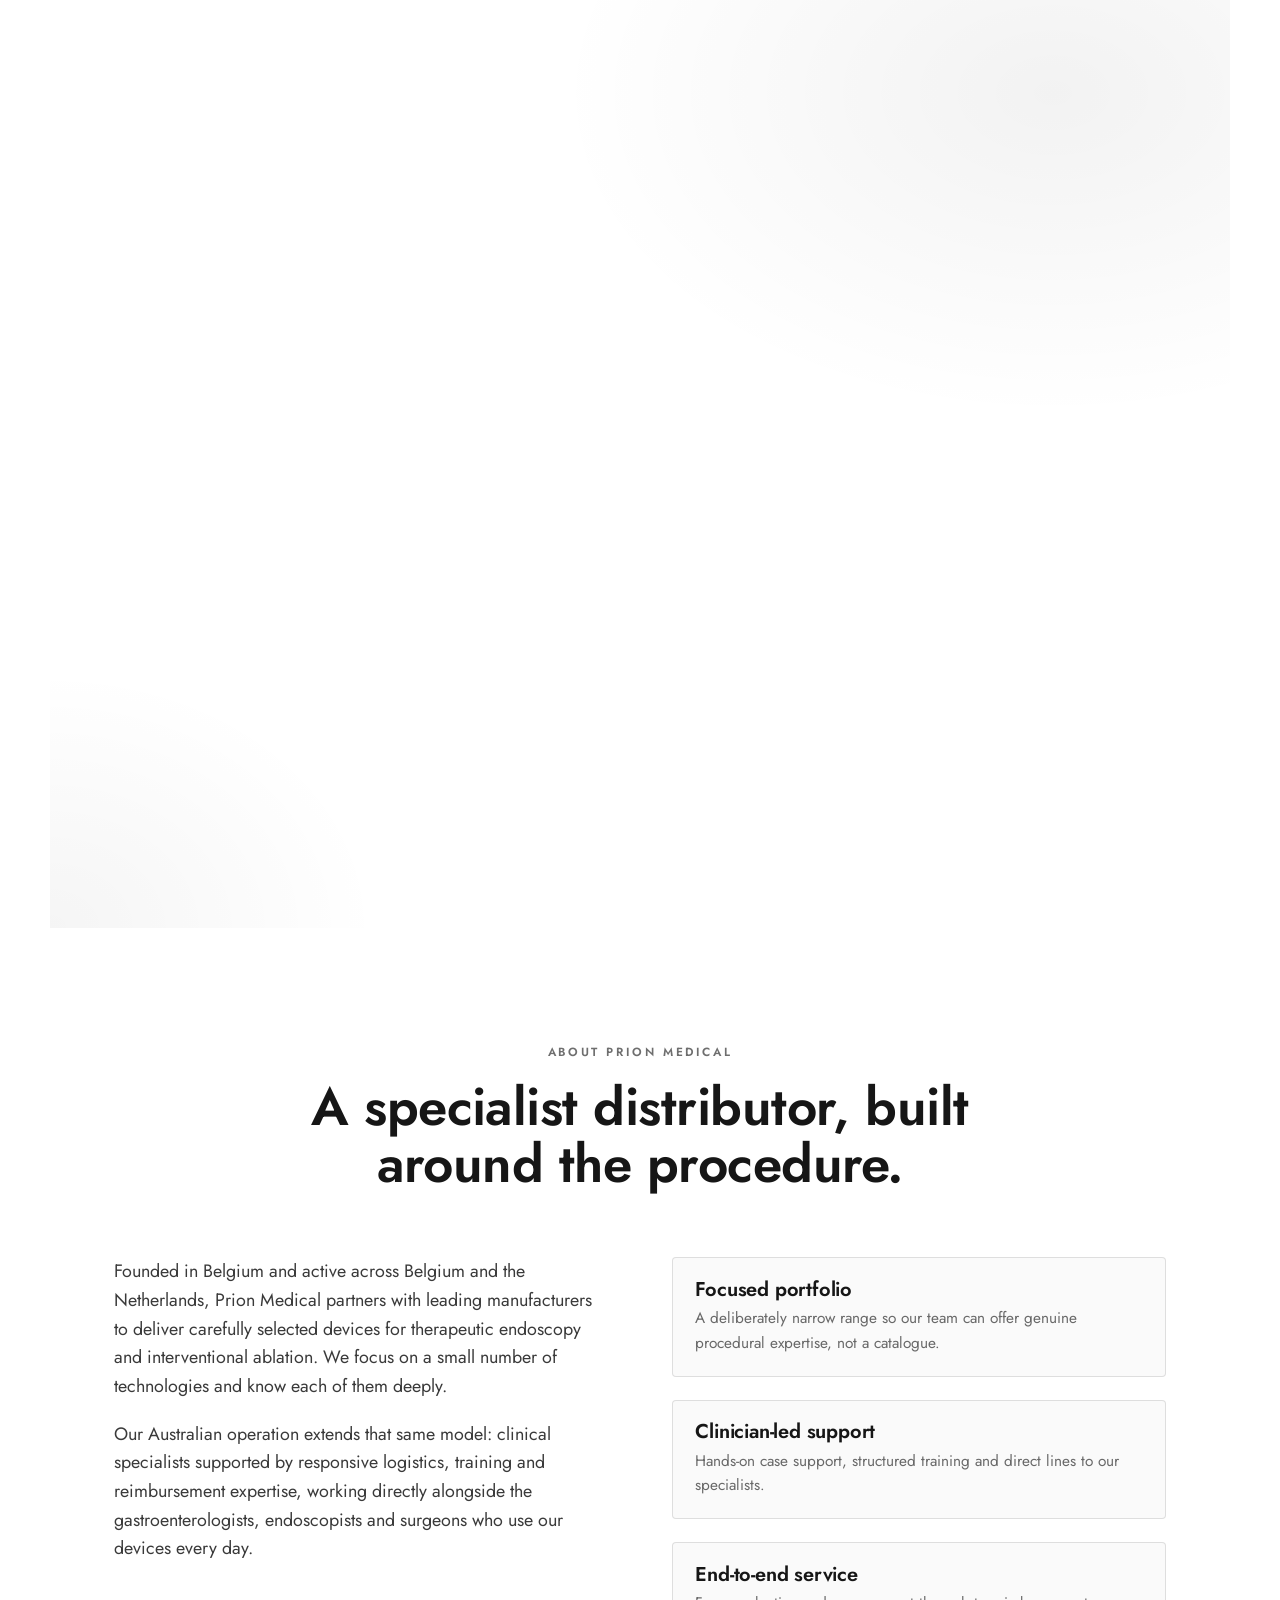
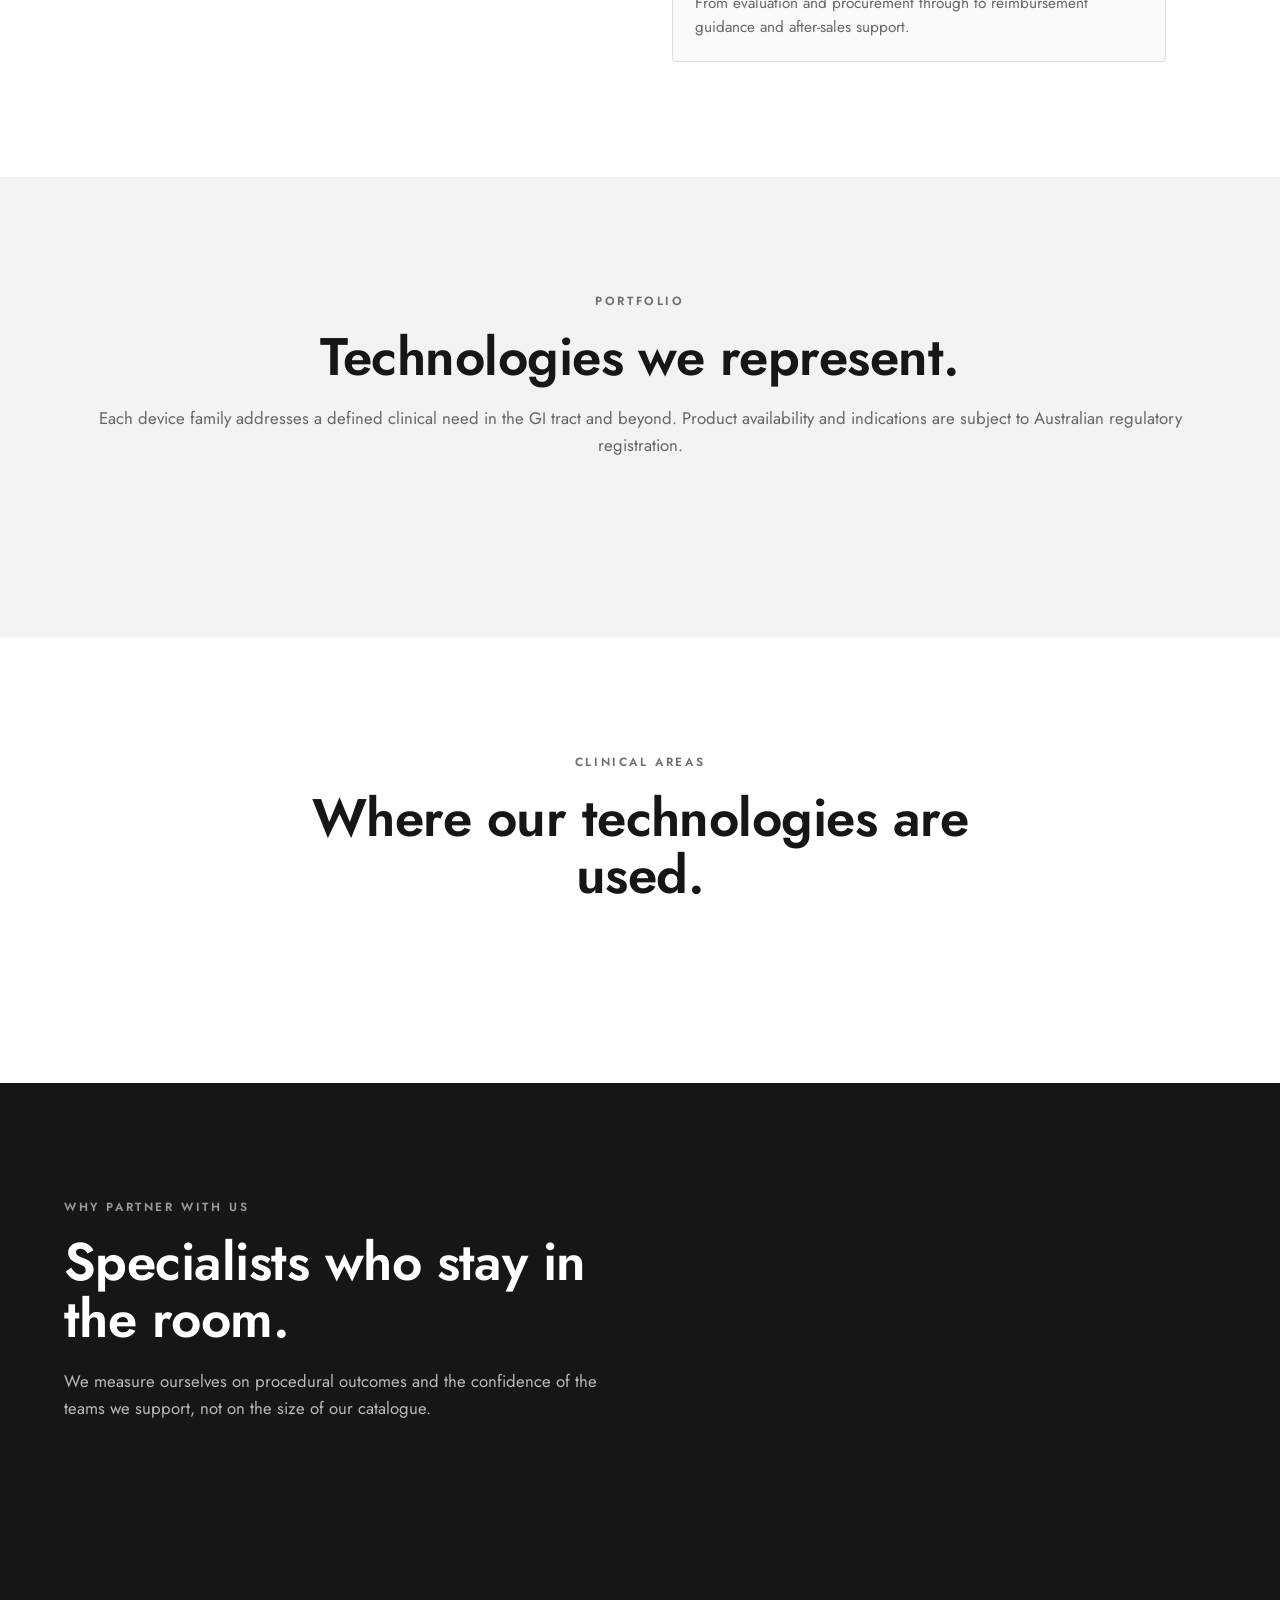
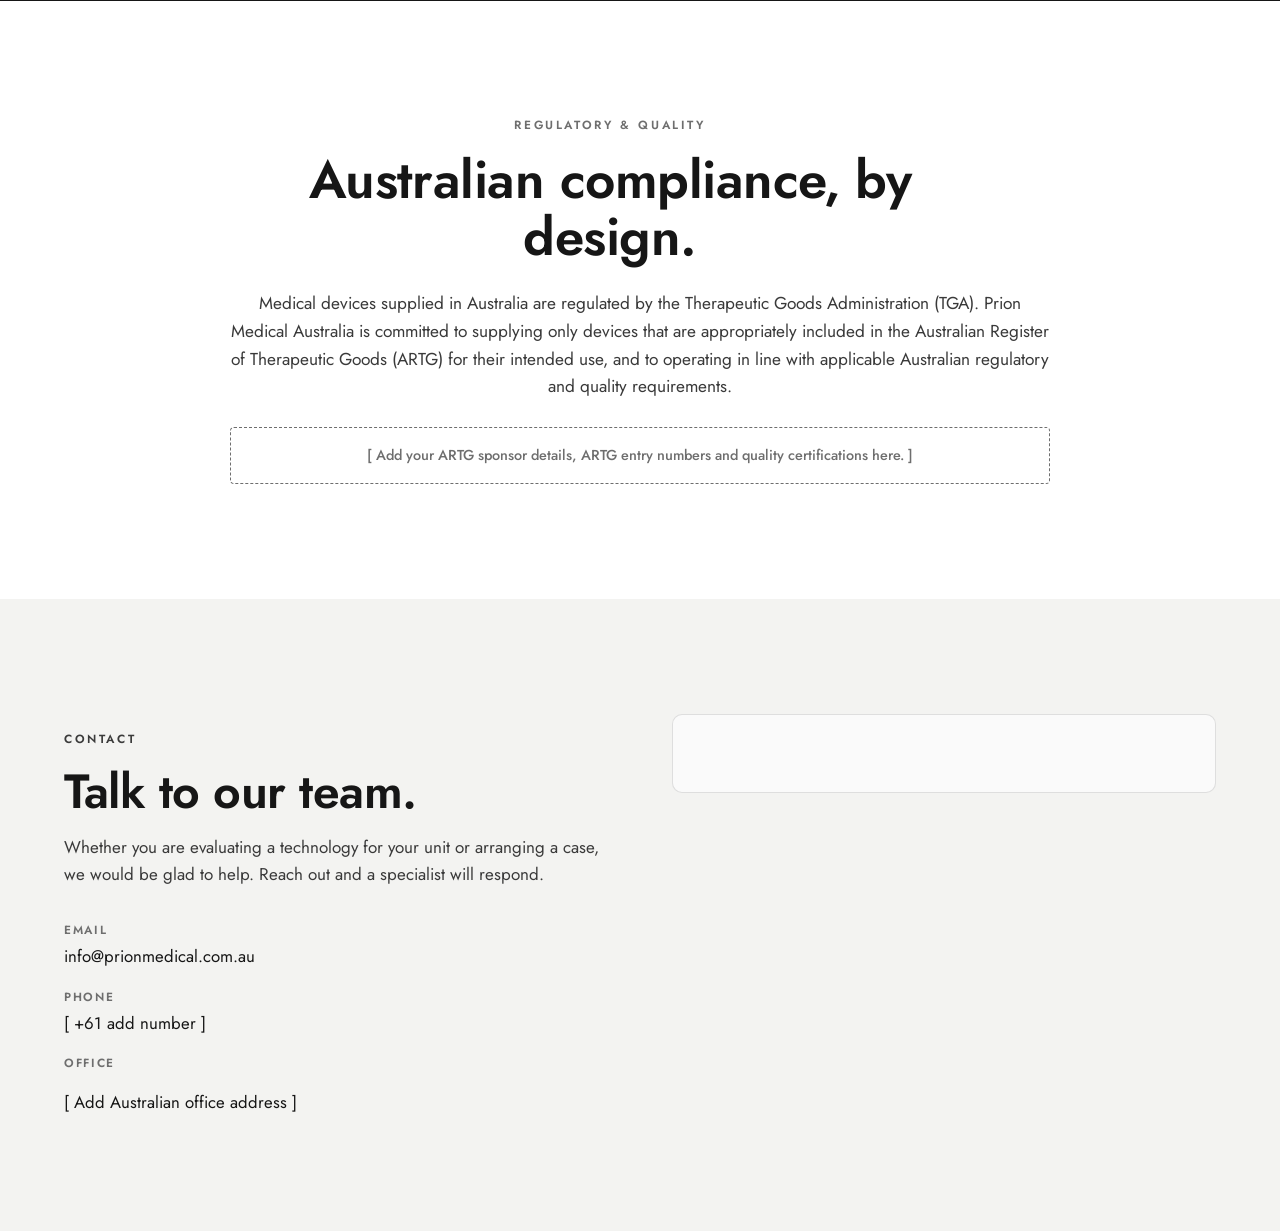
==== index.html @ 55c59ce6 "first commit" ====
<!DOCTYPE html>
<html lang="en-AU">
<head>
  <meta charset="UTF-8" />
  <meta name="viewport" content="width=device-width, initial-scale=1.0" />
  <title>Prion Medical Australia — Advanced Endoscopy &amp; Ablation Technologies</title>
  <meta name="description" content="Prion Medical Australia brings a proven European portfolio of endoscopic resection, over-the-scope and radiofrequency ablation technologies to Australian clinicians and hospitals." />
  <link rel="preconnect" href="https://fonts.googleapis.com" />
  <link rel="preconnect" href="https://fonts.gstatic.com" crossorigin />
  <link href="https://fonts.googleapis.com/css2?family=Jost:wght@400;500;600;700&display=swap" rel="stylesheet" />
  <link rel="stylesheet" href="styles.css" />
</head>
<body>

  <a class="skip-link" href="#main">Skip to content</a>

  <!-- ===== NAV (component) ===== -->
  <site-header></site-header>

  <main id="main" tabindex="-1">

  <!-- ===== HERO ===== -->
  <section class="hero">
    <div class="hero__grid">
      <div class="hero__copy">
        <p class="eyebrow reveal">Endoscopy &middot; Resection &middot; Ablation</p>
        <h1 class="reveal">Proven European technologies, now for Australian clinicians.</h1>
        <p class="hero__lead reveal">Prion Medical is a specialist distributor of advanced gastrointestinal endoscopy and radiofrequency ablation devices. We are bringing our established portfolio to hospitals and specialists across Australia.</p>
        <div class="hero__cta reveal">
          <a href="#portfolio" class="btn btn--solid">Explore the portfolio</a>
          <a href="#contact" class="btn btn--ghost">Request information</a>
        </div>
        <dl class="hero__stats reveal">
          <div><dt>3</dt><dd>Device families</dd></div>
          <div><dt>2</dt><dd>European markets served</dd></div>
          <div><dt>AU</dt><dd>Now expanding</dd></div>
        </dl>
      </div>

      <div class="hero__panel reveal" aria-hidden="true">
        <div class="hero__panel-inner">
          <span class="hero__tag">Clinical focus</span>
          <ul class="hero__list">
            <li><span>01</span> Over-the-scope closure</li>
            <li><span>02</span> Full-thickness resection</li>
            <li><span>03</span> Radiofrequency ablation</li>
          </ul>
          <div class="hero__pulse"><span></span><span></span><span></span></div>
        </div>
      </div>
    </div>
    <div class="hero__bg" aria-hidden="true"></div>
  </section>

  <!-- ===== MARQUEE (component) ===== -->
  <site-marquee></site-marquee>

  <!-- ===== ABOUT ===== -->
  <section class="section about" id="about">
    <div class="section__head">
      <p class="eyebrow">About Prion Medical</p>
      <h2>A specialist distributor, built around the procedure.</h2>
    </div>
    <div class="about__grid">
      <div class="about__lead">
        <p>Founded in Belgium and active across Belgium and the Netherlands, Prion Medical partners with leading manufacturers to deliver carefully selected devices for therapeutic endoscopy and interventional ablation. We focus on a small number of technologies and know each of them deeply.</p>
        <p>Our Australian operation extends that same model: clinical specialists supported by responsive logistics, training and reimbursement expertise, working directly alongside the gastroenterologists, endoscopists and surgeons who use our devices every day.</p>
      </div>
      <ul class="about__values">
        <li>
          <h3>Focused portfolio</h3>
          <p>A deliberately narrow range so our team can offer genuine procedural expertise, not a catalogue.</p>
        </li>
        <li>
          <h3>Clinician-led support</h3>
          <p>Hands-on case support, structured training and direct lines to our specialists.</p>
        </li>
        <li>
          <h3>End-to-end service</h3>
          <p>From evaluation and procurement through to reimbursement guidance and after-sales support.</p>
        </li>
      </ul>
    </div>
  </section>

  <!-- ===== PORTFOLIO ===== -->
  <section class="section portfolio" id="portfolio">
    <div class="section__head">
      <p class="eyebrow">Portfolio</p>
      <h2>Technologies we represent.</h2>
      <p class="section__sub">Each device family addresses a defined clinical need in the GI tract and beyond. Product availability and indications are subject to Australian regulatory registration.</p>
    </div>
    <!-- cards + footnote rendered by the component -->
    <portfolio-grid></portfolio-grid>
  </section>

  <!-- ===== CLINICAL AREAS ===== -->
  <section class="section clinical" id="clinical">
    <div class="section__head">
      <p class="eyebrow">Clinical areas</p>
      <h2>Where our technologies are used.</h2>
    </div>
    <!-- lettered rows rendered by the component -->
    <clinical-list></clinical-list>
  </section>

  <!-- ===== WHY PARTNER ===== -->
  <section class="section partner" id="partner">
    <div class="partner__grid">
      <div class="section__head section__head--left">
        <p class="eyebrow">Why partner with us</p>
        <h2>Specialists who stay in the room.</h2>
        <p class="section__sub">We measure ourselves on procedural outcomes and the confidence of the teams we support, not on the size of our catalogue.</p>
      </div>
      <!-- bullet list rendered by the component -->
      <partner-list></partner-list>
    </div>
  </section>

  <!-- ===== COMPLIANCE ===== -->
  <section class="section compliance" id="compliance">
    <div class="compliance__inner">
      <div class="section__head section__head--left">
        <p class="eyebrow">Regulatory &amp; quality</p>
        <h2>Australian compliance, by design.</h2>
      </div>
      <p class="compliance__text">Medical devices supplied in Australia are regulated by the Therapeutic Goods Administration (TGA). Prion Medical Australia is committed to supplying only devices that are appropriately included in the Australian Register of Therapeutic Goods (ARTG) for their intended use, and to operating in line with applicable Australian regulatory and quality requirements.</p>
      <p class="compliance__placeholder">[ Add your ARTG sponsor details, ARTG entry numbers and quality certifications here. ]</p>
    </div>
  </section>

  <!-- ===== CONTACT ===== -->
  <section class="section contact" id="contact">
    <div class="contact__grid">
      <div class="contact__copy">
        <p class="eyebrow">Contact</p>
        <h2>Talk to our team.</h2>
        <p>Whether you are evaluating a technology for your unit or arranging a case, we would be glad to help. Reach out and a specialist will respond.</p>
        <div class="contact__details">
          <div><span>Email</span><a href="mailto:info@prionmedical.com.au">info@prionmedical.com.au</a></div>
          <div><span>Phone</span><a href="tel:+61000000000">[ +61 add number ]</a></div>
          <div><span>Office</span><p>[ Add Australian office address ]</p></div>
        </div>
      </div>

      <div class="contact__formwrap">
        <!-- form + validation handled by the component -->
        <contact-form></contact-form>
      </div>
    </div>
  </section>

  </main>

  <!-- ===== FOOTER (component) ===== -->
  <site-footer></site-footer>

  <script type="module" src="js/main.js"></script>
</body>
</html>
---- styles.css ----
/* =========================================================
   Prion Medical Australia — styles.css
   Aesthetic: clean clinical-minimal
   Black · white · greyscale  ·  Jost (geometric sans)
   ---------------------------------------------------------
   Structure
     1. Design tokens          5. Sections
     2. Base / reset           6. Forms
     3. Components (custom el)  7. Footer
     4. Layout helpers         8. Motion & accessibility
   ========================================================= */

/* ----------------------------------------------------------
   1. Design tokens
   ---------------------------------------------------------- */
:root {
  /* Brand palette */
  --ink: #161616;          /* primary text + dark surfaces */
  --ink-soft: #3a3a3a;     /* secondary paragraph text */
  --accent: #161616;       /* strong accent (= ink) for buttons / marks */
  --accent-soft: #9a9a9a;  /* grey accent on dark backgrounds */

  /* Surfaces */
  --paper: #ffffff;        /* page background */
  --paper-2: #f3f3f1;      /* alternating section background */
  --card: #fafafa;         /* card / form surfaces */

  /* Greys & lines */
  --grey: #6e6e6e;         /* mid grey: eyebrows, labels */
  --grey-2: #c9c9c9;       /* light grey: oversized index numbers */
  --line: rgba(22, 22, 22, 0.12);
  --muted: rgba(22, 22, 22, 0.64);

  /* Typography */
  --display: "Jost", system-ui, -apple-system, "Segoe UI", sans-serif;
  --body: "Jost", system-ui, -apple-system, "Segoe UI", sans-serif;

  /* Layout scale */
  --maxw: 1180px;
  --pad: clamp(1.25rem, 5vw, 5rem);
  --radius: 4px;

  /* Elevation */
  --shadow-panel: 0 30px 60px -30px rgba(0, 0, 0, 0.5);
  --shadow-card: 0 24px 48px -28px rgba(0, 0, 0, 0.45);
}

/* ----------------------------------------------------------
   2. Base / reset
   ---------------------------------------------------------- */
* { box-sizing: border-box; margin: 0; padding: 0; }

html { scroll-behavior: smooth; -webkit-text-size-adjust: 100%; scroll-padding-top: 90px; }

body {
  font-family: var(--body);
  background: var(--paper);
  color: var(--ink);
  line-height: 1.6;
  font-size: 17px;
  -webkit-font-smoothing: antialiased;
  overflow-x: hidden;
}

h1, h2, h3, h4 { font-family: var(--display); font-weight: 600; line-height: 1.08; letter-spacing: -0.01em; }
a { color: inherit; text-decoration: none; }
img, svg { display: block; max-width: 100%; }

/* ----------------------------------------------------------
   3. Components (custom elements)
   ---------------------------------------------------------
   Each custom element renders its markup transparently: it
   adds no box of its own, so the rendered children behave
   exactly as if written directly in the page, and every
   selector below keeps working unchanged.
   ---------------------------------------------------------- */
site-header, site-footer, site-marquee,
portfolio-grid, clinical-list, partner-list,
contact-form, product-card { display: contents; }

/* ----------------------------------------------------------
   4. Layout helpers
   ---------------------------------------------------------- */
.section { padding: clamp(4rem, 9vw, 8rem) var(--pad); max-width: var(--maxw); margin: 0 auto; }
.eyebrow {
  font-family: var(--body); font-weight: 600; font-size: 0.74rem;
  letter-spacing: 0.22em; text-transform: uppercase; color: var(--grey);
  margin-bottom: 1.1rem;
}
.section__head { max-width: 760px; margin: 0 auto clamp(2.5rem, 5vw, 4rem); text-align: center; }
.section__head--left { text-align: left; margin-left: 0; margin-right: 0; }
.section__head h2 { font-size: clamp(2rem, 4.5vw, 3.3rem); }
.section__sub { margin-top: 1.2rem; color: var(--muted); font-size: 1.05rem; }

/* ---------- buttons ---------- */
.btn {
  display: inline-flex; align-items: center; justify-content: center; gap: .5rem;
  font-family: var(--body); font-weight: 600; font-size: 0.92rem;
  padding: 0.85rem 1.6rem; border-radius: var(--radius);
  border: 1.5px solid var(--ink); cursor: pointer;
  transition: transform .25s ease, background .25s ease, color .25s ease, box-shadow .25s ease, border-color .25s ease;
}
.btn--solid { background: var(--ink); color: var(--paper); }
.btn--solid:hover { background: #333333; border-color: #333333; transform: translateY(-2px); }
.btn--ghost { background: transparent; color: var(--ink); }
.btn--ghost:hover { background: var(--ink); color: var(--paper); transform: translateY(-2px); }
.btn--full { width: 100%; }
.btn--nav { padding: 0.6rem 1.2rem; font-size: 0.85rem; background: var(--ink); color: var(--paper); border-color: var(--ink); }
.btn--nav:hover { background: #333333; border-color: #333333; }

/* ---------- nav ---------- */
.nav {
  position: sticky; top: 0; z-index: 50;
  background: rgba(255, 255, 255, 0.82);
  backdrop-filter: saturate(140%) blur(12px);
  border-bottom: 1px solid var(--line);
}
.nav__inner {
  max-width: var(--maxw); margin: 0 auto;
  padding: 0.9rem var(--pad);
  display: flex; align-items: center; justify-content: space-between; gap: 1.5rem;
}
.brand { display: flex; align-items: center; gap: .6rem; color: var(--ink); }
.brand__logo { height: 37.5px; width: auto; } /* 25% larger than the original 30px */
.brand__mark { color: var(--ink); display: grid; place-items: center; }
.brand__text { font-family: var(--display); font-weight: 600; font-size: 1.15rem; letter-spacing: -0.01em; }
.brand__region {
  font-family: var(--body); font-weight: 600; font-size: 0.62rem;
  letter-spacing: 0.18em; text-transform: uppercase; color: var(--grey);
  margin-left: .45rem; vertical-align: middle;
}
.nav__links { display: flex; gap: 1.7rem; }
.nav__links a { font-size: 0.92rem; font-weight: 500; position: relative; padding: .2rem 0; color: var(--ink-soft); }
.nav__links a::after {
  content: ""; position: absolute; left: 0; bottom: -2px; height: 1.5px; width: 0;
  background: var(--ink); transition: width .25s ease;
}
.nav__links a:hover { color: var(--ink); }
.nav__links a:hover::after { width: 100%; }
.nav__toggle { display: none; flex-direction: column; gap: 4px; background: none; border: none; cursor: pointer; padding: .4rem; }
.nav__toggle span { width: 22px; height: 2px; background: var(--ink); border-radius: 2px; transition: .3s; }

/* ---------- hero ---------- */
.hero { position: relative; padding: clamp(3.5rem, 8vw, 7rem) var(--pad) clamp(4rem, 8vw, 6rem); max-width: var(--maxw); margin: 0 auto; }
.hero__grid { position: relative; z-index: 2; display: grid; grid-template-columns: 1.25fr 0.85fr; gap: clamp(2rem, 5vw, 4rem); align-items: center; }
.hero__copy h1 { font-size: clamp(2.6rem, 6vw, 4.6rem); letter-spacing: -0.02em; }
.hero__lead { margin-top: 1.6rem; font-size: clamp(1.05rem, 1.6vw, 1.25rem); color: var(--ink-soft); max-width: 46ch; }
.hero__cta { margin-top: 2.2rem; display: flex; flex-wrap: wrap; gap: .9rem; }
.hero__stats { margin-top: 3rem; display: flex; gap: 2.4rem; border-top: 1px solid var(--line); padding-top: 1.6rem; }
.hero__stats dt { font-family: var(--display); font-weight: 600; font-size: 2rem; color: var(--ink); line-height: 1; }
.hero__stats dd { font-size: 0.82rem; color: var(--muted); margin-top: .35rem; letter-spacing: .02em; }

.hero__panel { position: relative; }
.hero__panel-inner {
  background: var(--ink); color: var(--paper); border-radius: 8px;
  padding: 2rem 1.8rem; position: relative; overflow: hidden;
  box-shadow: var(--shadow-panel);
}
.hero__panel-inner::before {
  content: ""; position: absolute; inset: 0;
  background: radial-gradient(120% 80% at 100% 0%, rgba(255,255,255,.08), transparent 60%);
}
.hero__tag {
  position: relative; font-size: 0.7rem; letter-spacing: .2em; text-transform: uppercase;
  color: var(--accent-soft); font-weight: 600;
}
.hero__list { position: relative; list-style: none; margin-top: 1.4rem; }
.hero__list li {
  display: flex; align-items: baseline; gap: .8rem;
  padding: .85rem 0; border-bottom: 1px solid rgba(255,255,255,.14);
  font-family: var(--display); font-weight: 500; font-size: 1.18rem;
}
.hero__list li:last-child { border-bottom: none; }
.hero__list span { color: var(--accent-soft); font-family: var(--body); font-size: .8rem; font-weight: 600; min-width: 1.5rem; }
.hero__pulse { position: relative; display: flex; gap: .4rem; margin-top: 1.4rem; }
.hero__pulse span { width: 8px; height: 8px; border-radius: 50%; background: var(--accent-soft); animation: pulse 1.4s infinite ease-in-out; }
.hero__pulse span:nth-child(2){ animation-delay:.2s } .hero__pulse span:nth-child(3){ animation-delay:.4s }
@keyframes pulse { 0%,100%{opacity:.3; transform:scale(.8)} 50%{opacity:1; transform:scale(1.15)} }

.hero__bg {
  position: absolute; inset: 0; z-index: 1; pointer-events: none;
  background:
    radial-gradient(60% 50% at 85% 10%, rgba(0,0,0,.05), transparent 70%),
    radial-gradient(40% 40% at 0% 100%, rgba(0,0,0,.04), transparent 70%);
}

/* ---------- marquee ---------- */
.marquee { background: var(--ink); color: var(--paper); overflow: hidden; padding: .85rem 0; border-block: 1px solid var(--ink); }
.marquee__track { display: inline-flex; gap: 1.4rem; white-space: nowrap; animation: scroll 28s linear infinite; }
.marquee__track span { font-family: var(--display); font-weight: 500; font-size: 1.05rem; opacity: .85; }
.marquee__track span:nth-child(even){ color: var(--accent-soft); opacity: 1; }
@keyframes scroll { to { transform: translateX(-50%); } }

/* ----------------------------------------------------------
   5. Sections
   ---------------------------------------------------------- */
/* ---------- about ---------- */
.about__grid { display: grid; grid-template-columns: 1fr 1fr; gap: clamp(2rem,5vw,4rem); align-items: start; }
.about__lead p { font-size: 1.12rem; color: var(--ink-soft); }
.about__lead p + p { margin-top: 1.2rem; }
.about__values { list-style: none; display: grid; gap: 1.4rem; }
.about__values li { padding: 1.3rem 1.4rem; background: var(--card); border: 1px solid var(--line); border-radius: var(--radius); transition: transform .25s ease, box-shadow .25s ease; }
.about__values li:hover { transform: translateX(6px); box-shadow: -6px 0 0 0 var(--ink); }
.about__values h3 { font-size: 1.25rem; margin-bottom: .35rem; }
.about__values p { font-size: .96rem; color: var(--muted); }

/* ---------- portfolio ---------- */
.portfolio { background: var(--paper-2); max-width: 100%; }
.portfolio > * { max-width: var(--maxw); margin-inline: auto; }
.cards { display: grid; grid-template-columns: repeat(3, 1fr); gap: 1.4rem; }
.card {
  background: var(--card); border: 1px solid var(--line); border-radius: 8px;
  padding: 2rem 1.7rem 1.8rem; position: relative; overflow: hidden;
  transition: transform .3s ease, box-shadow .3s ease, border-color .3s ease;
}
.card::after { content:""; position:absolute; left:0; top:0; height:3px; width:0; background:var(--ink); transition:width .35s ease; }
.card:hover { transform: translateY(-6px); box-shadow: var(--shadow-card); border-color: transparent; }
.card:hover::after { width: 100%; }
.card__index { font-family: var(--display); font-weight: 600; font-size: 2.4rem; color: var(--grey-2); line-height: 1; }
.card h3 { font-size: 1.4rem; margin-top: .8rem; }
.card__cat { font-size: .76rem; letter-spacing: .12em; text-transform: uppercase; color: var(--grey); font-weight: 600; margin: .35rem 0 .9rem; }
.card p { color: var(--ink-soft); font-size: .98rem; }
.card__tags { list-style: none; display: flex; flex-wrap: wrap; gap: .5rem; margin-top: 1.3rem; }
.card__tags li { font-size: .74rem; padding: .3rem .7rem; border: 1px solid var(--line); border-radius: 100px; color: var(--muted); }
.portfolio__note { text-align: center; margin-top: 2.2rem; font-size: .82rem; color: var(--muted); }

/* ---------- clinical ---------- */
.clinical__rows { display: grid; gap: 0; border-top: 1px solid var(--line); }
.crow {
  display: grid; grid-template-columns: 80px 1fr 1.4fr; gap: 1.5rem; align-items: baseline;
  padding: 2rem 0; border-bottom: 1px solid var(--line);
  transition: padding-left .3s ease;
}
.crow:hover { padding-left: 1rem; }
.crow__num { font-family: var(--display); font-weight: 600; font-size: 1.8rem; color: var(--grey); }
.crow__title h3 { font-size: 1.5rem; }
.crow__body p { color: var(--muted); }

/* ---------- partner ---------- */
.partner { background: var(--ink); color: var(--paper); max-width: 100%; }
.partner__grid { max-width: var(--maxw); margin: 0 auto; display: grid; grid-template-columns: 1fr 1fr; gap: clamp(2rem,5vw,4rem); align-items: start; }
.partner .eyebrow { color: var(--accent-soft); }
.partner .section__sub { color: rgba(255,255,255,.7); }
.partner__list { list-style: none; display: grid; gap: 0; }
.partner__list li { padding: 1.3rem 0; border-bottom: 1px solid rgba(255,255,255,.16); color: rgba(255,255,255,.78); }
.partner__list li:first-child { border-top: 1px solid rgba(255,255,255,.16); }
.partner__list strong { color: var(--paper); font-family: var(--display); font-weight: 600; display: block; margin-bottom: .2rem; font-size: 1.15rem; }

/* ---------- compliance ---------- */
.compliance__inner { max-width: 820px; margin: 0 auto; text-align: center; }
.compliance .section__head { text-align: center; margin-bottom: 1.5rem; }
.compliance__text { color: var(--ink-soft); font-size: 1.08rem; }
.compliance__placeholder {
  margin-top: 1.6rem; padding: 1rem 1.4rem; border: 1.5px dashed var(--grey);
  border-radius: var(--radius); color: var(--grey); font-size: .9rem; font-weight: 500;
}

/* ----------------------------------------------------------
   6. Forms (contact)
   ---------------------------------------------------------- */
.contact { max-width: 100%; background: var(--paper-2); }
.contact__grid { max-width: var(--maxw); margin: 0 auto; display: grid; grid-template-columns: 1fr 1fr; gap: clamp(2rem,5vw,4rem); align-items: start; }
.contact__copy h2 { font-size: clamp(2rem,4vw,3rem); }
.contact__copy p { margin-top: 1rem; color: var(--ink-soft); }
.contact__details { margin-top: 2rem; display: grid; gap: 1.1rem; }
.contact__details span { display: block; font-size: .74rem; letter-spacing: .14em; text-transform: uppercase; color: var(--grey); font-weight: 600; margin-bottom: .2rem; }
.contact__details a, .contact__details p { font-size: 1.05rem; color: var(--ink); }
.contact__details a:hover { color: var(--grey); }

.contact__formwrap { background: var(--card); border: 1px solid var(--line); border-radius: 10px; padding: clamp(1.5rem, 3vw, 2.4rem); }
.field { margin-bottom: 1.1rem; }
.field label { display: block; font-size: .82rem; font-weight: 600; margin-bottom: .4rem; color: var(--ink-soft); }
.field input, .field textarea {
  width: 100%; font-family: var(--body); font-size: 16px; color: var(--ink);
  padding: .8rem .9rem; border: 1.5px solid var(--line); border-radius: var(--radius);
  background: var(--paper); transition: border-color .2s ease, box-shadow .2s ease;
}
.field input:focus, .field textarea:focus { outline: none; border-color: var(--ink); box-shadow: 0 0 0 3px rgba(22,22,22,.10); }
.field textarea { resize: vertical; }
.form__status { margin-top: .9rem; font-size: .9rem; min-height: 1.2em; }
.form__status.ok { color: var(--ink); font-weight: 600; }
.form__status.err { color: #111111; font-weight: 600; }

/* ----------------------------------------------------------
   7. Footer
   ---------------------------------------------------------- */
.footer { background: var(--ink); color: var(--paper); padding: clamp(3rem,6vw,4.5rem) var(--pad) 1.5rem; }
.footer__inner { max-width: var(--maxw); margin: 0 auto; display: grid; grid-template-columns: 1.4fr 1fr; gap: 2.5rem; }
.footer__logo { height: 42.5px; width: auto; filter: invert(1); } /* 25% larger than the original 34px */
.footer__brand .brand__text { color: var(--paper); font-size: 1.4rem; }
.footer__brand p { margin-top: .9rem; color: rgba(255,255,255,.6); max-width: 30ch; }
.footer__cols { display: grid; grid-template-columns: 1fr 1fr; gap: 2rem; }
.footer__cols h4 { font-family: var(--body); font-size: .76rem; letter-spacing: .16em; text-transform: uppercase; color: var(--accent-soft); margin-bottom: .9rem; }
.footer__cols a { display: block; color: rgba(255,255,255,.72); padding: .25rem 0; font-size: .95rem; }
.footer__cols a:hover { color: var(--paper); }
.footer__bar {
  max-width: var(--maxw); margin: 2.5rem auto 0; padding-top: 1.4rem;
  border-top: 1px solid rgba(255,255,255,.16);
  display: flex; justify-content: space-between; flex-wrap: wrap; gap: .6rem;
  font-size: .8rem; color: rgba(255,255,255,.55);
}

/* ----------------------------------------------------------
   8. Motion & accessibility
   ---------------------------------------------------------- */
/* ---------- reveal animation ---------- */
.reveal { opacity: 0; transform: translateY(22px); transition: opacity .7s ease, transform .7s ease; }
.reveal.in { opacity: 1; transform: none; }
.reveal:nth-child(2){ transition-delay:.08s } .reveal:nth-child(3){ transition-delay:.16s }
.reveal:nth-child(4){ transition-delay:.24s } .reveal:nth-child(5){ transition-delay:.32s }

/* ---------- responsive ---------- */
@media (max-width: 900px) {
  .nav__links { display: none; }
  .nav__toggle { display: flex; }
  .nav__links.open {
    display: flex; flex-direction: column; position: absolute; top: 100%; left: 0; right: 0;
    background: var(--paper); padding: 1rem var(--pad); border-bottom: 1px solid var(--line); gap: .4rem;
  }
  .hero__grid, .about__grid, .partner__grid, .contact__grid, .footer__inner { grid-template-columns: 1fr; }
  .cards { grid-template-columns: 1fr; }
  .crow { grid-template-columns: 50px 1fr; }
  .crow__body { grid-column: 1 / -1; padding-left: 65px; }
  .btn--nav { display: none; }
}
@media (max-width: 520px) {
  .hero__stats { gap: 1.4rem; }
  .footer__bar { flex-direction: column; }
}

@media (prefers-reduced-motion: reduce) {
  *, *::before, *::after { animation: none !important; transition: none !important; }
  .reveal { opacity: 1; transform: none; }
  html { scroll-behavior: auto; }
}

/* Visible keyboard focus on interactive elements.
   Form fields keep their own focus style defined above. */
a:focus-visible,
button:focus-visible,
.btn:focus-visible,
[tabindex]:focus-visible {
  outline: 2px solid var(--ink);
  outline-offset: 3px;
  border-radius: 2px;
}
/* Light focus ring on dark surfaces so it stays visible */
.marquee a:focus-visible,
.partner a:focus-visible,
.partner button:focus-visible,
.footer a:focus-visible,
.footer button:focus-visible {
  outline-color: var(--paper);
}
/* The main landmark receives focus from the skip link, no ring needed */
#main:focus { outline: none; }

/* Skip-to-content link: off-screen until focused by keyboard */
.skip-link {
  position: fixed; top: .75rem; left: .75rem; z-index: 100;
  background: var(--ink); color: var(--paper);
  padding: .75rem 1.1rem; border-radius: var(--radius);
  font-family: var(--body); font-weight: 600; font-size: .9rem;
  transform: translateY(-160%);
  transition: transform .2s ease;
}
.skip-link:focus { transform: translateY(0); outline: 2px solid var(--paper); outline-offset: 2px; }

/* Mobile contact link lives in the nav list but only appears in the open menu */
.nav__contact-mobile { display: none; }

/* Hamburger: larger tap target + morph into a clear X when open */
.nav__toggle { padding: .6rem; min-width: 44px; min-height: 44px; align-items: center; justify-content: center; }
.nav__toggle span { transform-origin: center; transition: transform .3s ease, opacity .2s ease; }
.nav__toggle[aria-expanded="true"] span:nth-child(1) { transform: translateY(6px) rotate(45deg); }
.nav__toggle[aria-expanded="true"] span:nth-child(2) { opacity: 0; }
.nav__toggle[aria-expanded="true"] span:nth-child(3) { transform: translateY(-6px) rotate(-45deg); }

@media (max-width: 900px) {
  /* Finger-friendly tap targets in the open mobile menu */
  .nav__links.open { gap: 0; padding: .25rem var(--pad) 1rem; }
  .nav__links.open a {
    padding: .9rem 0; font-size: 1.05rem; color: var(--ink);
    border-bottom: 1px solid var(--line);
  }
  .nav__links.open a::after { display: none; }
  .nav__links.open a:last-child { border-bottom: none; }
  .nav__links.open .nav__contact-mobile { display: block; font-weight: 600; }

  /* Larger tap targets for footer links */
  .footer__cols a { padding: .55rem 0; }
}

/* Small phones: full-width hero buttons and wrapping stats */
@media (max-width: 540px) {
  .hero__cta { flex-direction: column; align-items: stretch; }
  .hero__cta .btn { width: 100%; }
  .hero__stats { flex-wrap: wrap; row-gap: 1.4rem; }
  .hero__stats > div { min-width: 30%; }
}
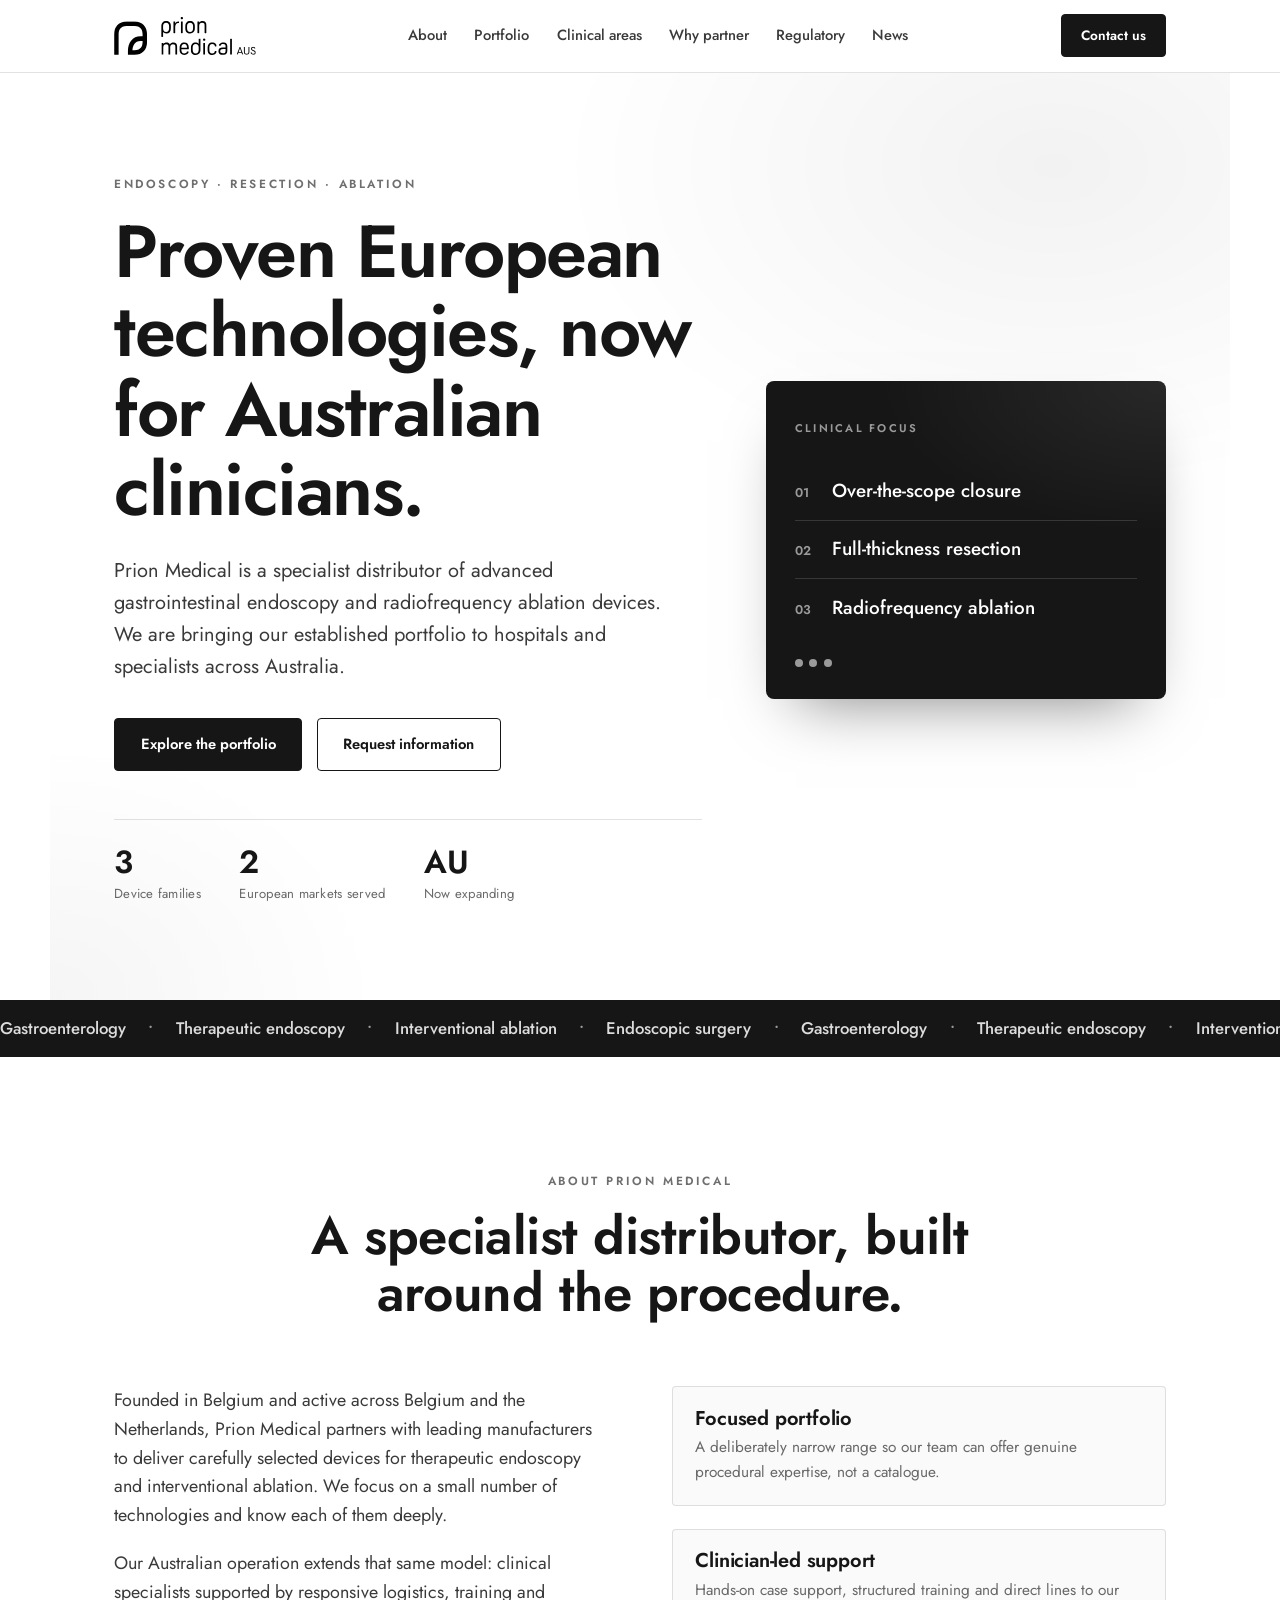
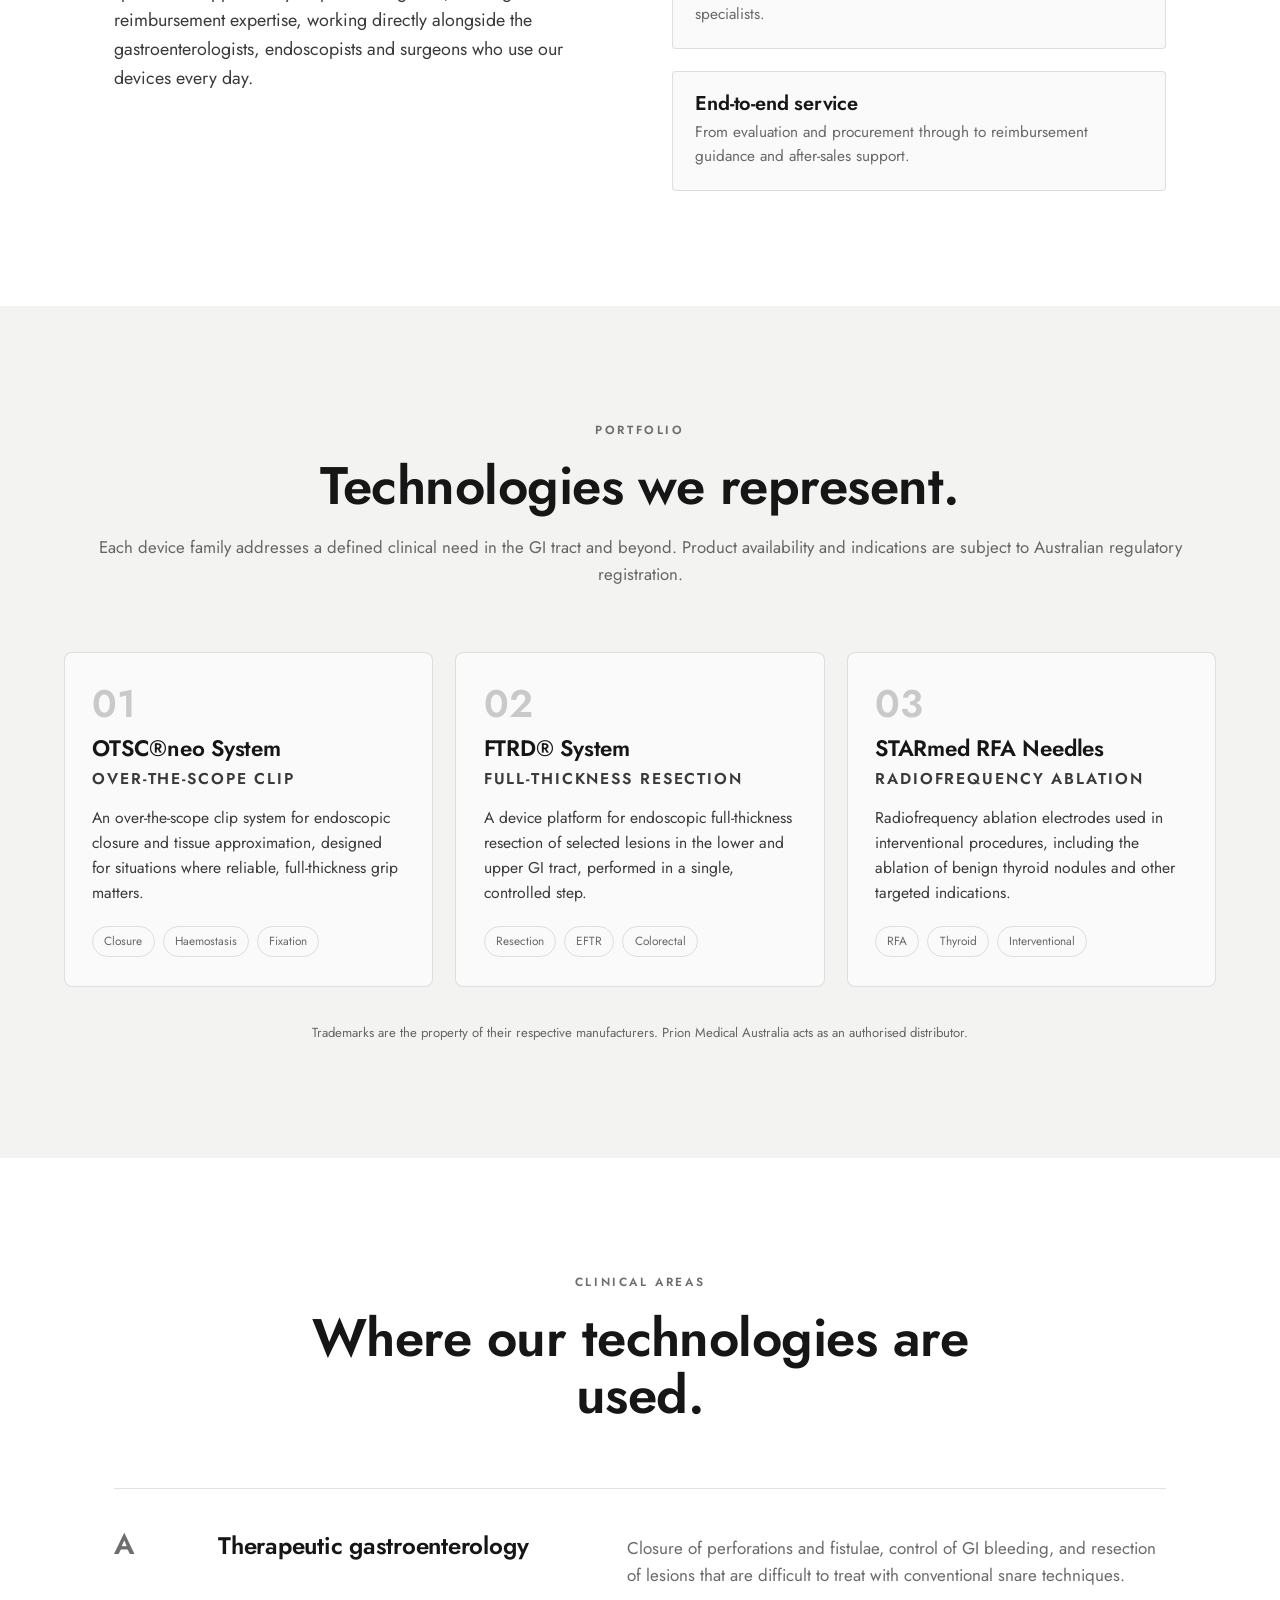
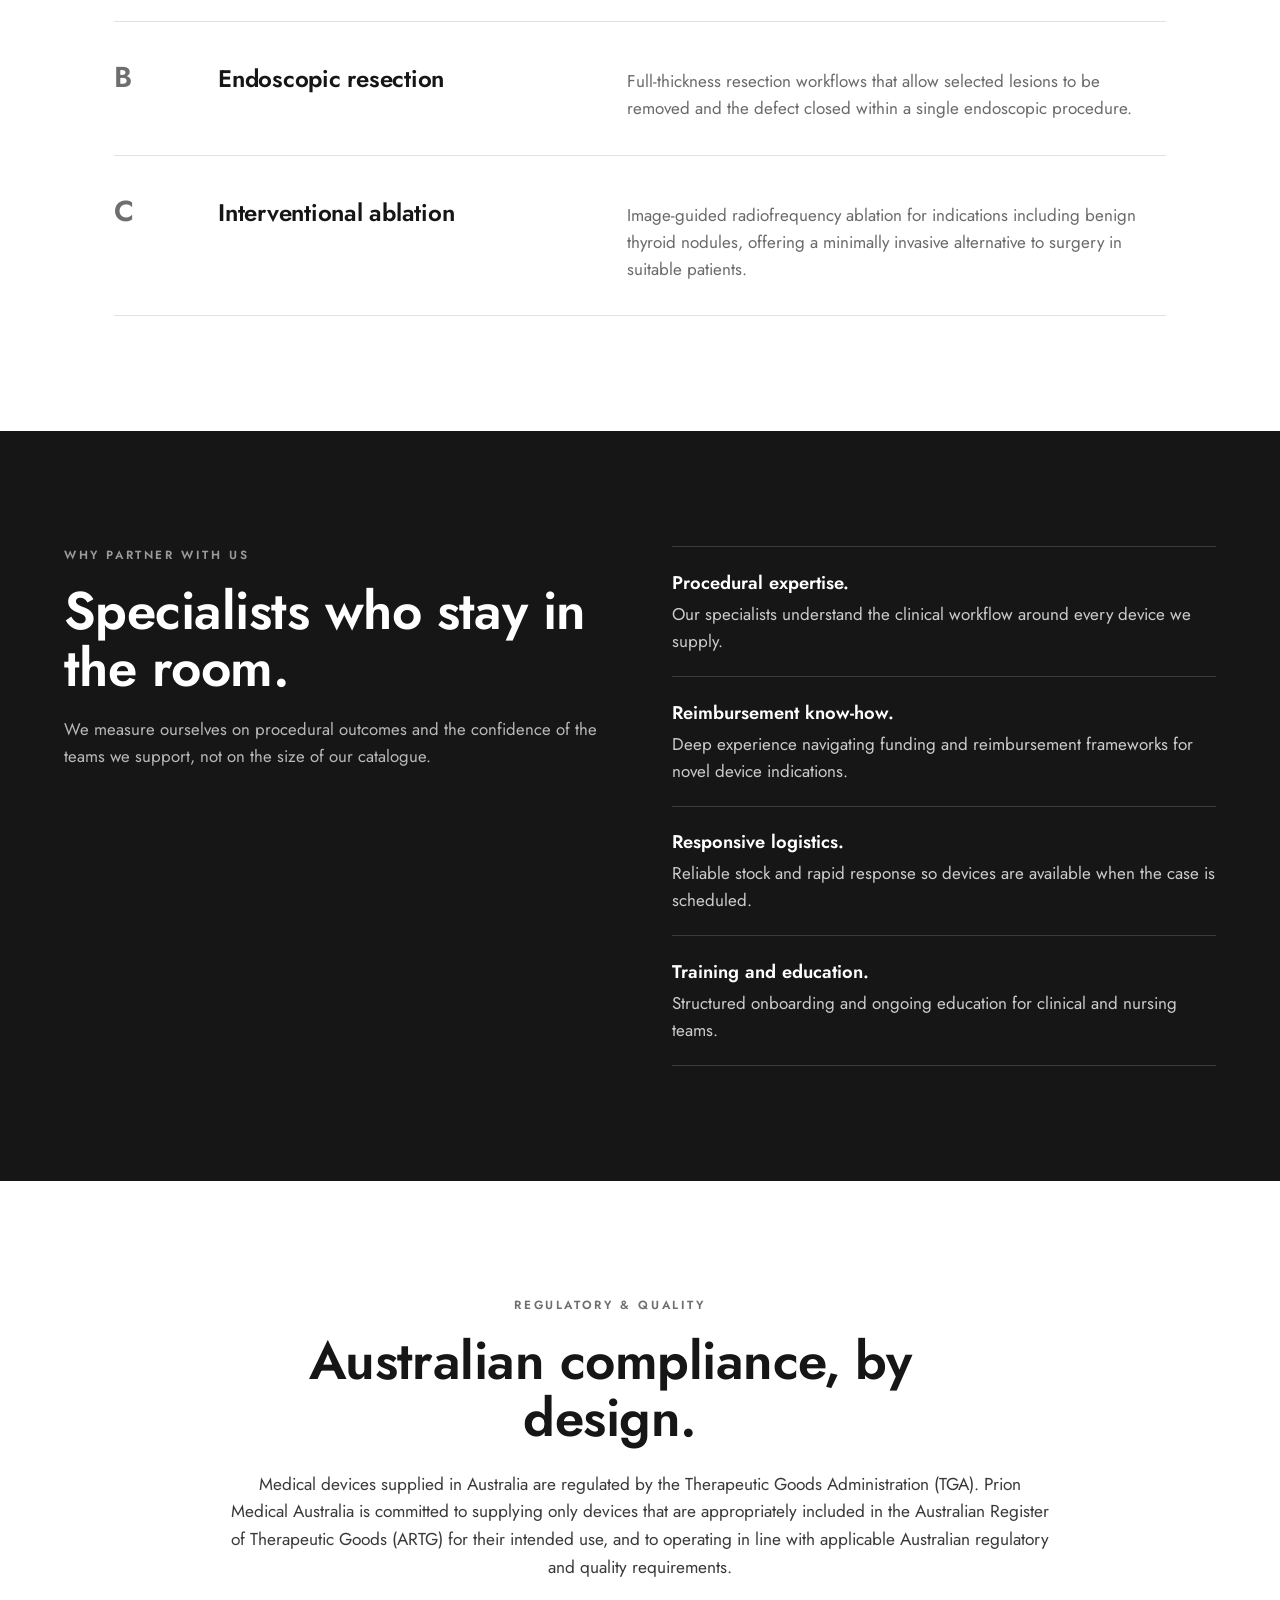
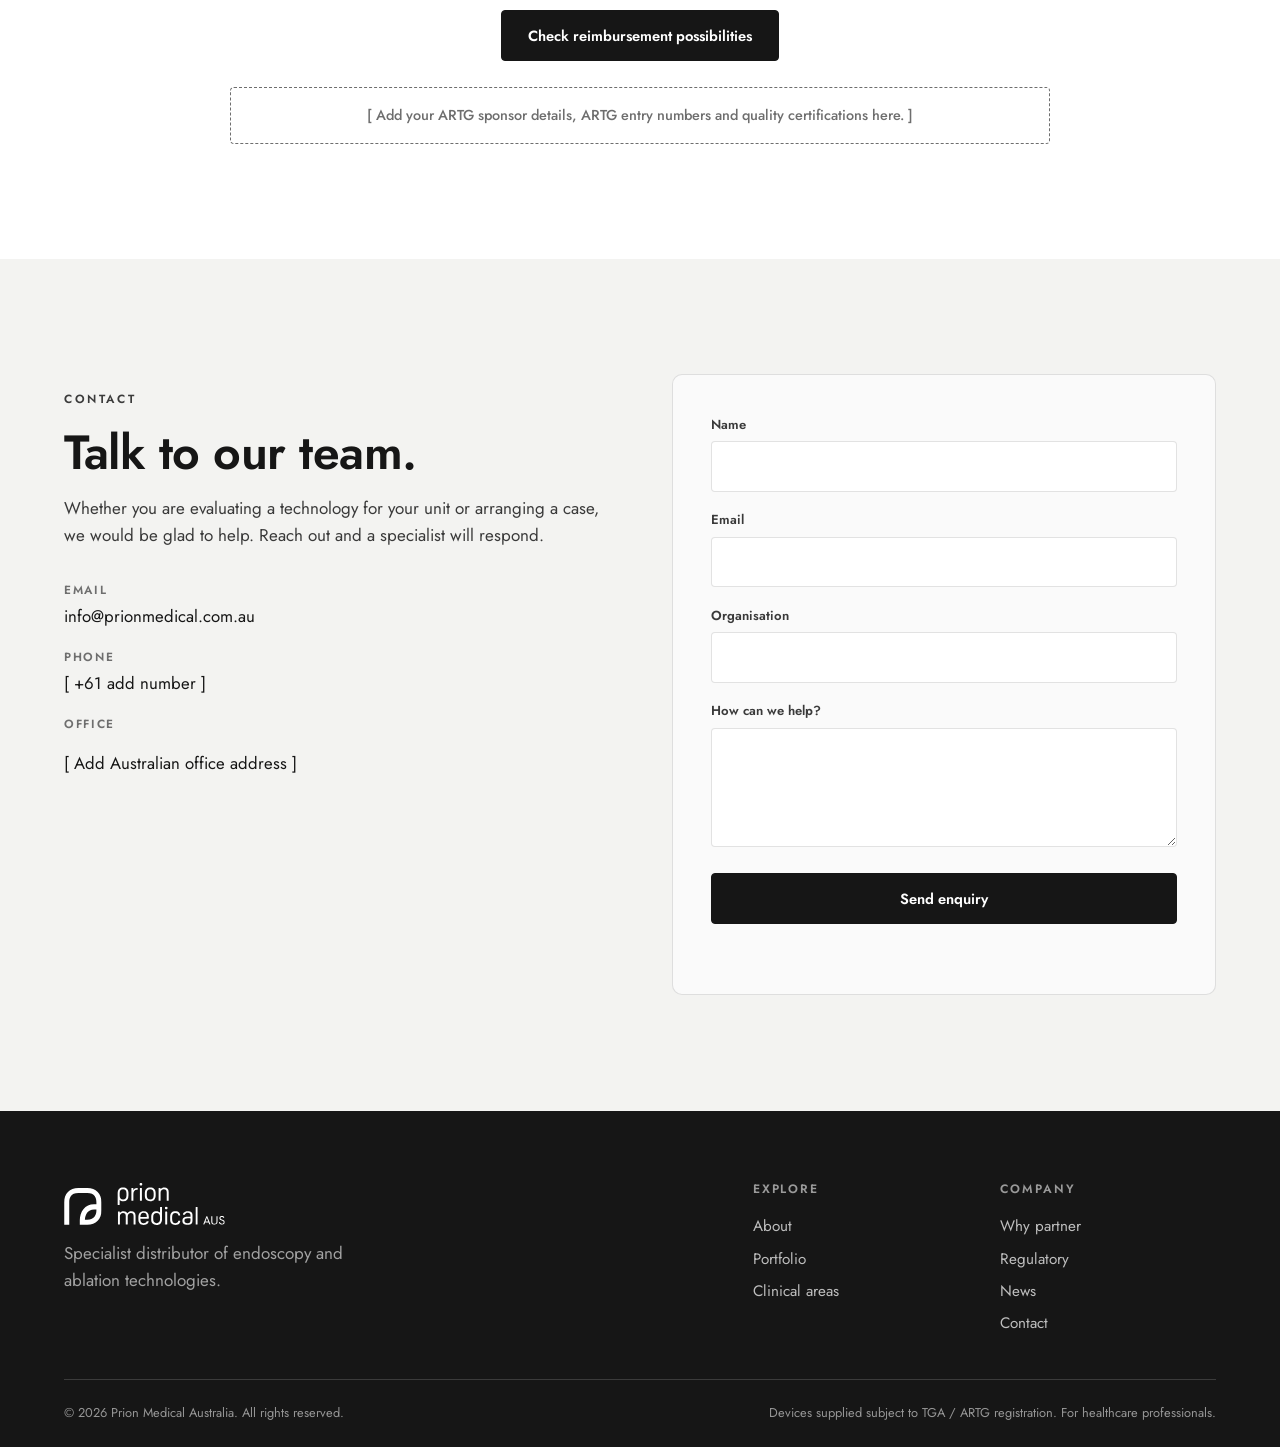
==== commit 99b3fd2e: "Add reimbursement eligibility check form to regulatory section" ====
--- a/index.html
+++ b/index.html
@@ -125,6 +125,7 @@
         <h2>Australian compliance, by design.</h2>
       </div>
       <p class="compliance__text">Medical devices supplied in Australia are regulated by the Therapeutic Goods Administration (TGA). Prion Medical Australia is committed to supplying only devices that are appropriately included in the Australian Register of Therapeutic Goods (ARTG) for their intended use, and to operating in line with applicable Australian regulatory and quality requirements.</p>
+      <reimbursement-check></reimbursement-check>
       <p class="compliance__placeholder">[ Add your ARTG sponsor details, ARTG entry numbers and quality certifications here. ]</p>
     </div>
   </section>
--- a/styles.css
+++ b/styles.css
@@ -76,7 +76,8 @@
    ---------------------------------------------------------- */
 site-header, site-footer, site-marquee,
 portfolio-grid, clinical-list, partner-list,
-contact-form, product-card { display: contents; }
+contact-form, product-card, news-list,
+reimbursement-check { display: contents; }
 
 /* ----------------------------------------------------------
    4. Layout helpers
@@ -254,6 +255,51 @@
   margin-top: 1.6rem; padding: 1rem 1.4rem; border: 1.5px dashed var(--grey);
   border-radius: var(--radius); color: var(--grey); font-size: .9rem; font-weight: 500;
 }
+.reimbursement__trigger { margin-top: 1.8rem; }
+
+/* ---------- reimbursement modal ---------- */
+.reimbursement__overlay {
+  position: fixed; inset: 0; z-index: 100;
+  display: flex; align-items: center; justify-content: center;
+  padding: 1.5rem; background: rgba(22, 22, 22, .55);
+  backdrop-filter: blur(3px);
+}
+.reimbursement__overlay[hidden] { display: none; }
+.reimbursement__dialog {
+  position: relative; width: 100%; max-width: 540px;
+  max-height: 90vh; overflow-y: auto;
+  background: var(--card); border: 1px solid var(--line); border-radius: 12px;
+  padding: clamp(1.6rem, 4vw, 2.6rem); text-align: left;
+  box-shadow: 0 24px 60px rgba(22, 22, 22, .25);
+}
+.reimbursement__dialog h3 { font-size: clamp(1.4rem, 3vw, 1.9rem); margin: .3rem 0 .6rem; }
+.reimbursement__intro { color: var(--ink-soft); font-size: 1rem; margin-bottom: 1.6rem; }
+.reimbursement__close {
+  position: absolute; top: .8rem; right: .8rem;
+  width: 2.2rem; height: 2.2rem; display: flex; align-items: center; justify-content: center;
+  font-size: 1.6rem; line-height: 1; color: var(--ink-soft);
+  background: transparent; border: none; border-radius: var(--radius); cursor: pointer;
+  transition: background .2s ease, color .2s ease;
+}
+.reimbursement__close:hover { background: var(--paper-2); color: var(--ink); }
+.field__row { display: grid; grid-template-columns: 1fr 1fr; gap: 1rem; }
+.field__legend { display: block; font-size: .82rem; font-weight: 600; margin-bottom: .5rem; color: var(--ink-soft); }
+.field__choices { display: flex; gap: 1.5rem; }
+.choice { display: inline-flex; align-items: center; gap: .45rem; font-size: .95rem; color: var(--ink); cursor: pointer; }
+.choice input { width: auto; accent-color: var(--ink); }
+@media (max-width: 520px) { .field__row { grid-template-columns: 1fr; } }
+
+/* ---------- news ---------- */
+.news__list { display: grid; gap: 0; border-top: 1px solid var(--line); max-width: 860px; margin: 0 auto; }
+.news-item { padding: 2.2rem 0; border-bottom: 1px solid var(--line); transition: padding-left .3s ease; }
+.news-item:hover { padding-left: 1rem; }
+.news-item__meta { display: flex; align-items: center; gap: 1rem; margin-bottom: .7rem; }
+.news-item__meta time { font-size: .82rem; letter-spacing: .08em; text-transform: uppercase; color: var(--grey); font-weight: 600; }
+.news-item__tag { font-size: .7rem; letter-spacing: .12em; text-transform: uppercase; font-weight: 600; color: var(--muted); padding: .25rem .65rem; border: 1px solid var(--line); border-radius: 100px; }
+.news-item h3 { font-size: clamp(1.3rem, 2.5vw, 1.7rem); }
+.news-item p { margin-top: .6rem; color: var(--ink-soft); font-size: 1.02rem; }
+.news__embed { display: flex; justify-content: center; }
+.news__embed-frame { width: 100%; max-width: 504px; height: 712px; border: 1px solid var(--line); border-radius: 8px; }
 
 /* ----------------------------------------------------------
    6. Forms (contact)
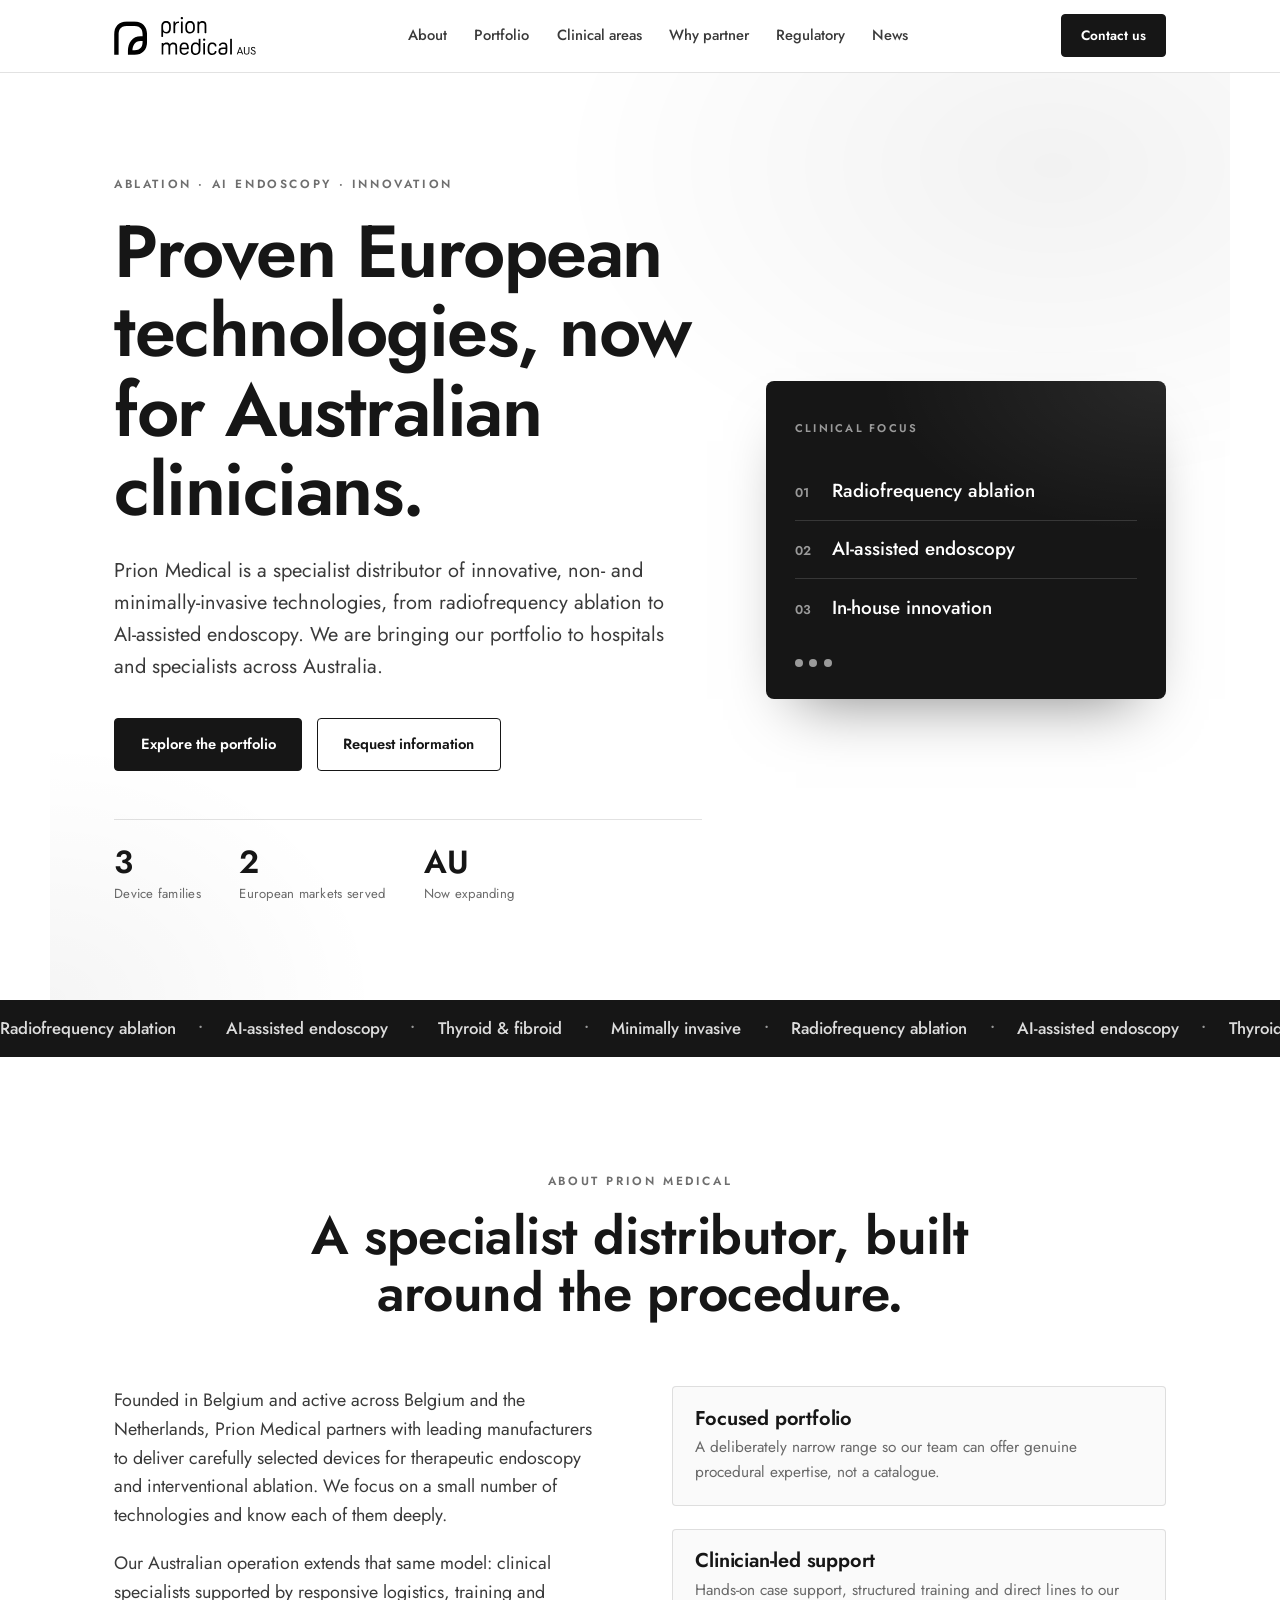
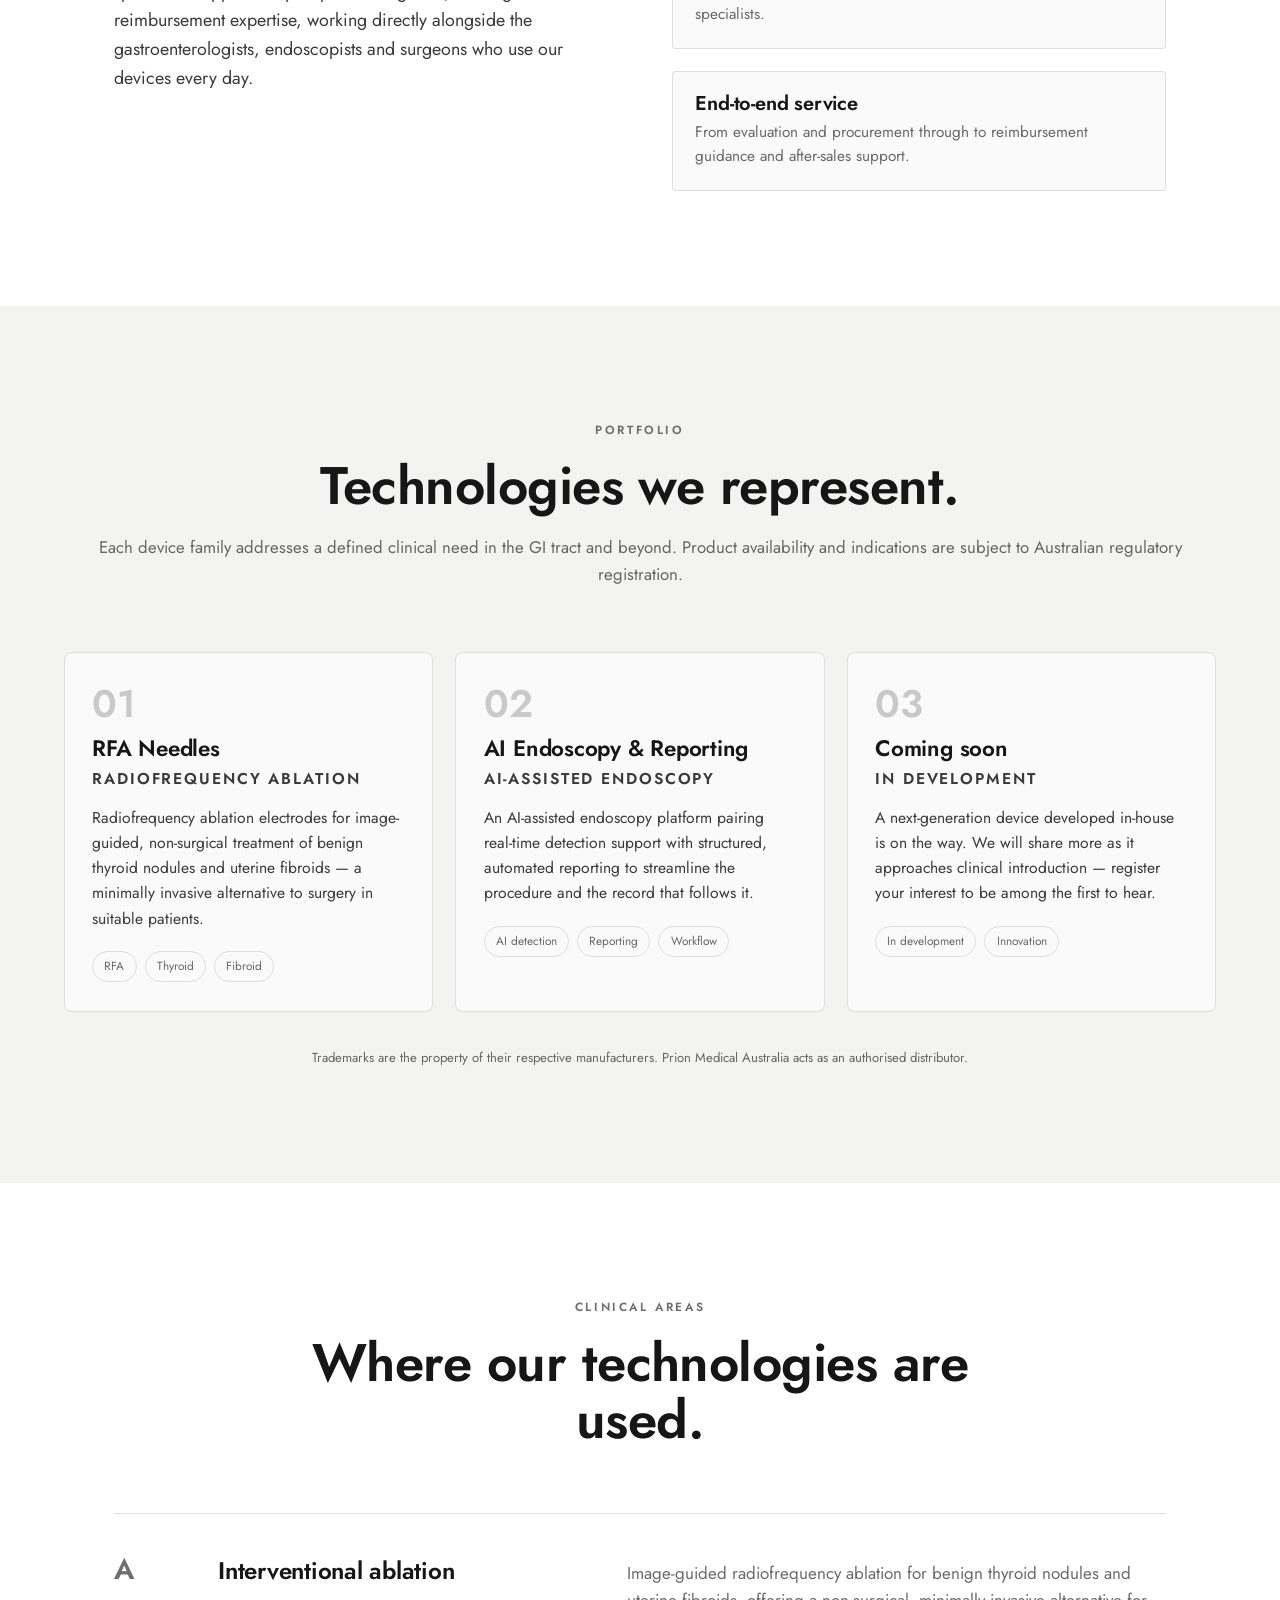
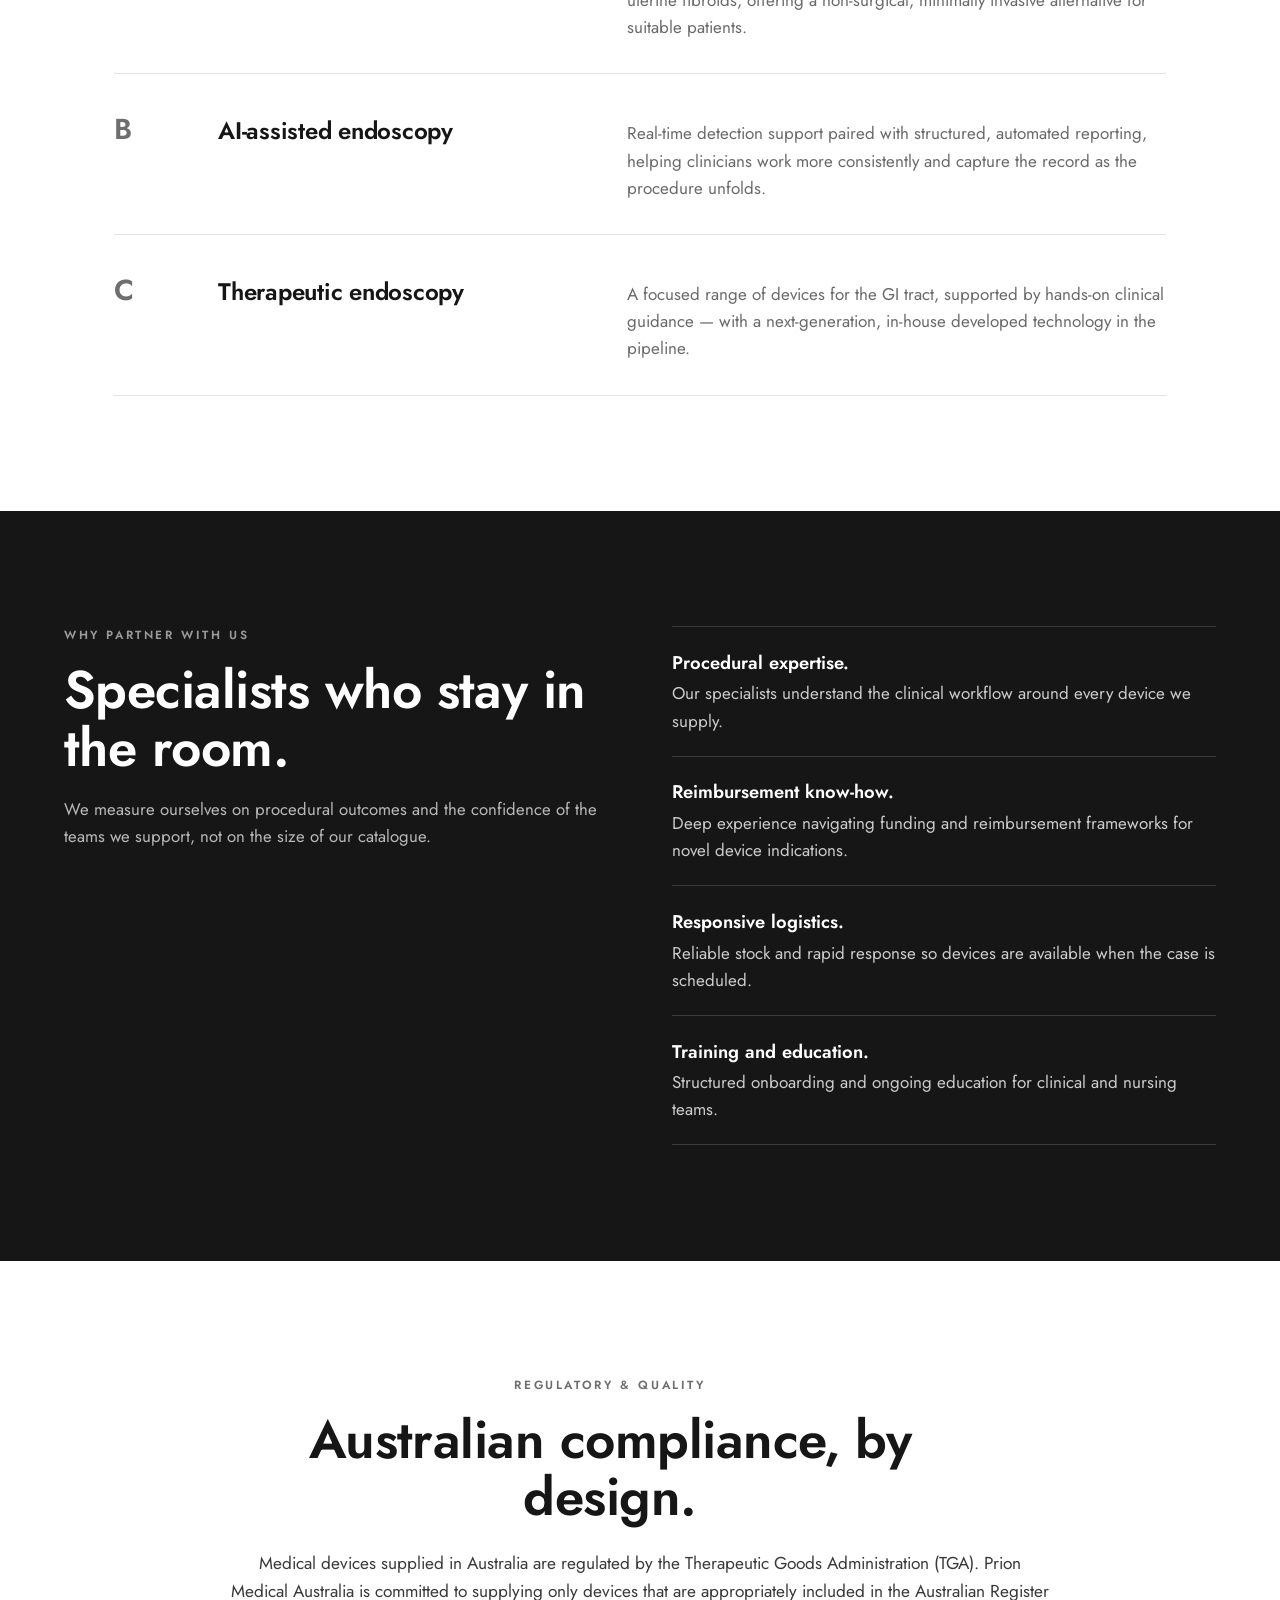
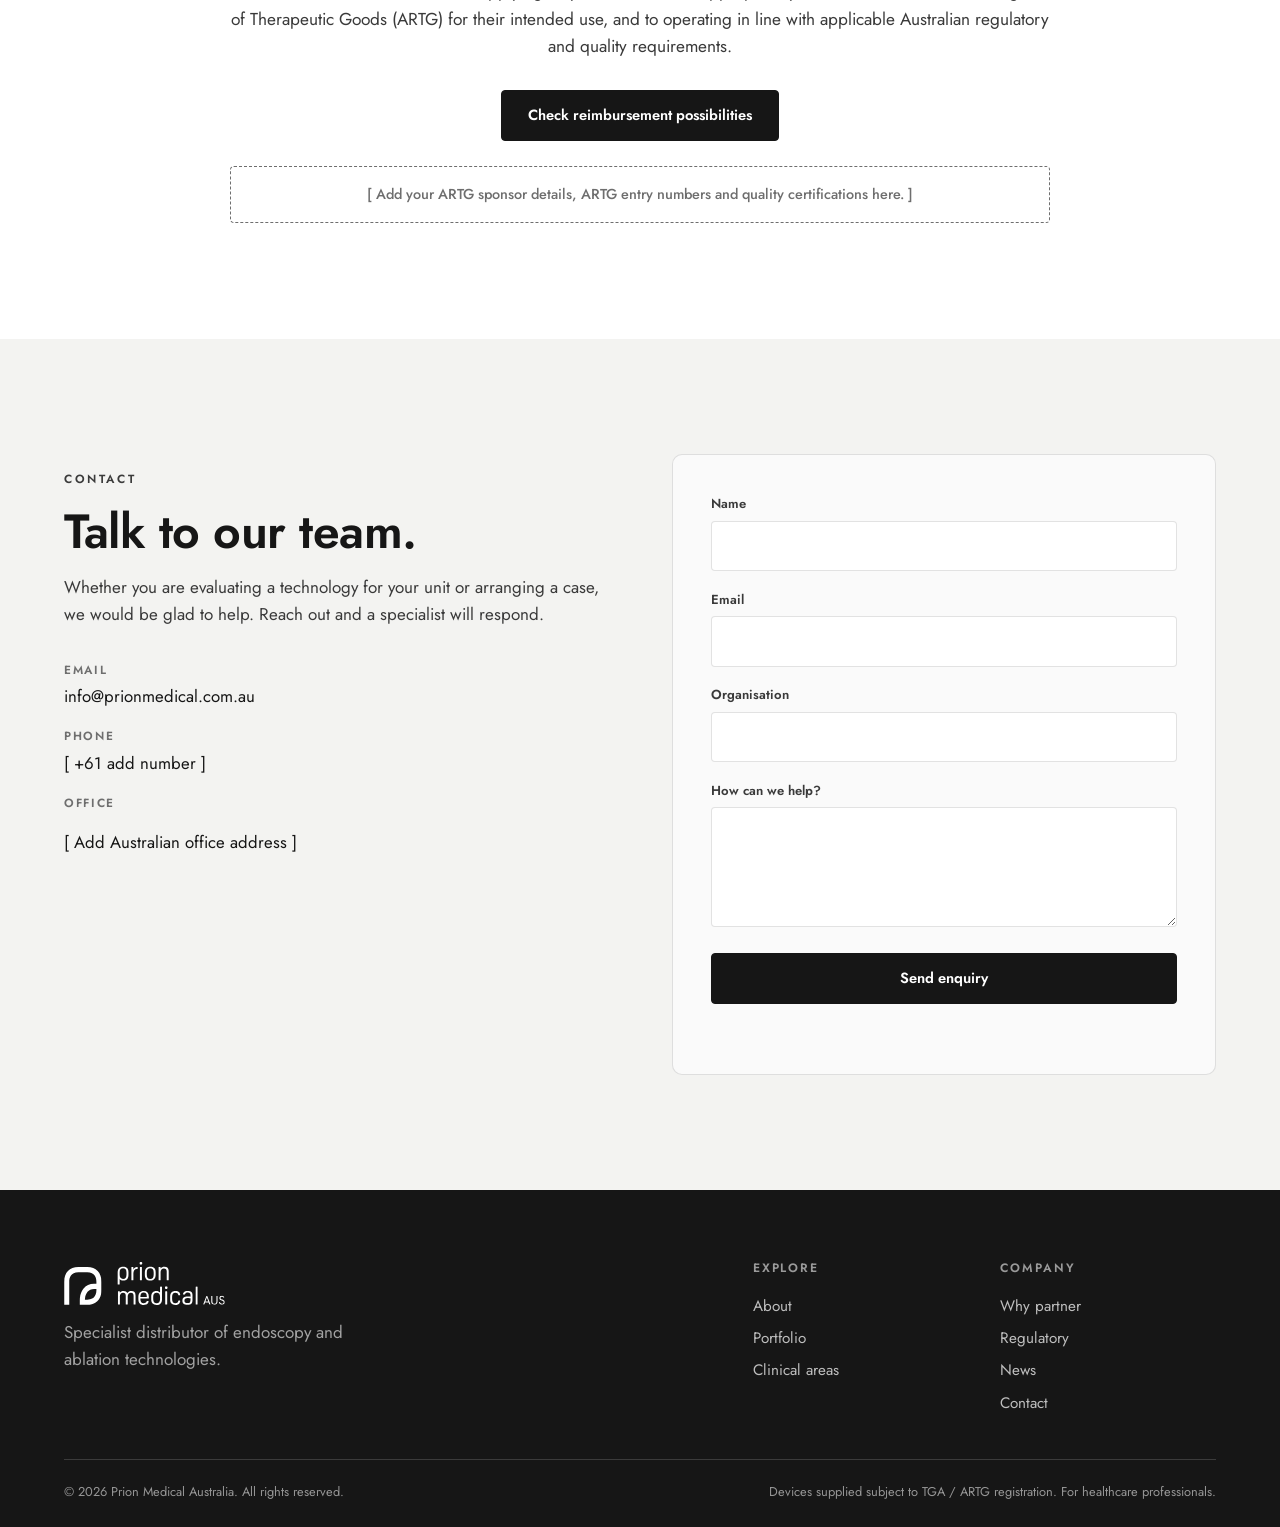
==== commit 9a7d9055: "Update portfolio to RFA needles, AI endoscopy and upcoming device Replace the device families with r" ====
--- a/index.html
+++ b/index.html
@@ -4,7 +4,7 @@
   <meta charset="UTF-8" />
   <meta name="viewport" content="width=device-width, initial-scale=1.0" />
   <title>Prion Medical Australia — Advanced Endoscopy &amp; Ablation Technologies</title>
-  <meta name="description" content="Prion Medical Australia brings a proven European portfolio of endoscopic resection, over-the-scope and radiofrequency ablation technologies to Australian clinicians and hospitals." />
+  <meta name="description" content="Prion Medical Australia brings innovative, non- and minimally-invasive technologies &mdash; radiofrequency ablation and AI-assisted endoscopy &mdash; to Australian clinicians and hospitals." />
   <link rel="preconnect" href="https://fonts.googleapis.com" />
   <link rel="preconnect" href="https://fonts.gstatic.com" crossorigin />
   <link href="https://fonts.googleapis.com/css2?family=Jost:wght@400;500;600;700&display=swap" rel="stylesheet" />
@@ -23,9 +23,9 @@
   <section class="hero">
     <div class="hero__grid">
       <div class="hero__copy">
-        <p class="eyebrow reveal">Endoscopy &middot; Resection &middot; Ablation</p>
+        <p class="eyebrow reveal">Ablation &middot; AI Endoscopy &middot; Innovation</p>
         <h1 class="reveal">Proven European technologies, now for Australian clinicians.</h1>
-        <p class="hero__lead reveal">Prion Medical is a specialist distributor of advanced gastrointestinal endoscopy and radiofrequency ablation devices. We are bringing our established portfolio to hospitals and specialists across Australia.</p>
+        <p class="hero__lead reveal">Prion Medical is a specialist distributor of innovative, non- and minimally-invasive technologies, from radiofrequency ablation to AI-assisted endoscopy. We are bringing our portfolio to hospitals and specialists across Australia.</p>
         <div class="hero__cta reveal">
           <a href="#portfolio" class="btn btn--solid">Explore the portfolio</a>
           <a href="#contact" class="btn btn--ghost">Request information</a>
@@ -41,9 +41,9 @@
         <div class="hero__panel-inner">
           <span class="hero__tag">Clinical focus</span>
           <ul class="hero__list">
-            <li><span>01</span> Over-the-scope closure</li>
-            <li><span>02</span> Full-thickness resection</li>
-            <li><span>03</span> Radiofrequency ablation</li>
+            <li><span>01</span> Radiofrequency ablation</li>
+            <li><span>02</span> AI-assisted endoscopy</li>
+            <li><span>03</span> In-house innovation</li>
           </ul>
           <div class="hero__pulse"><span></span><span></span><span></span></div>
         </div>
